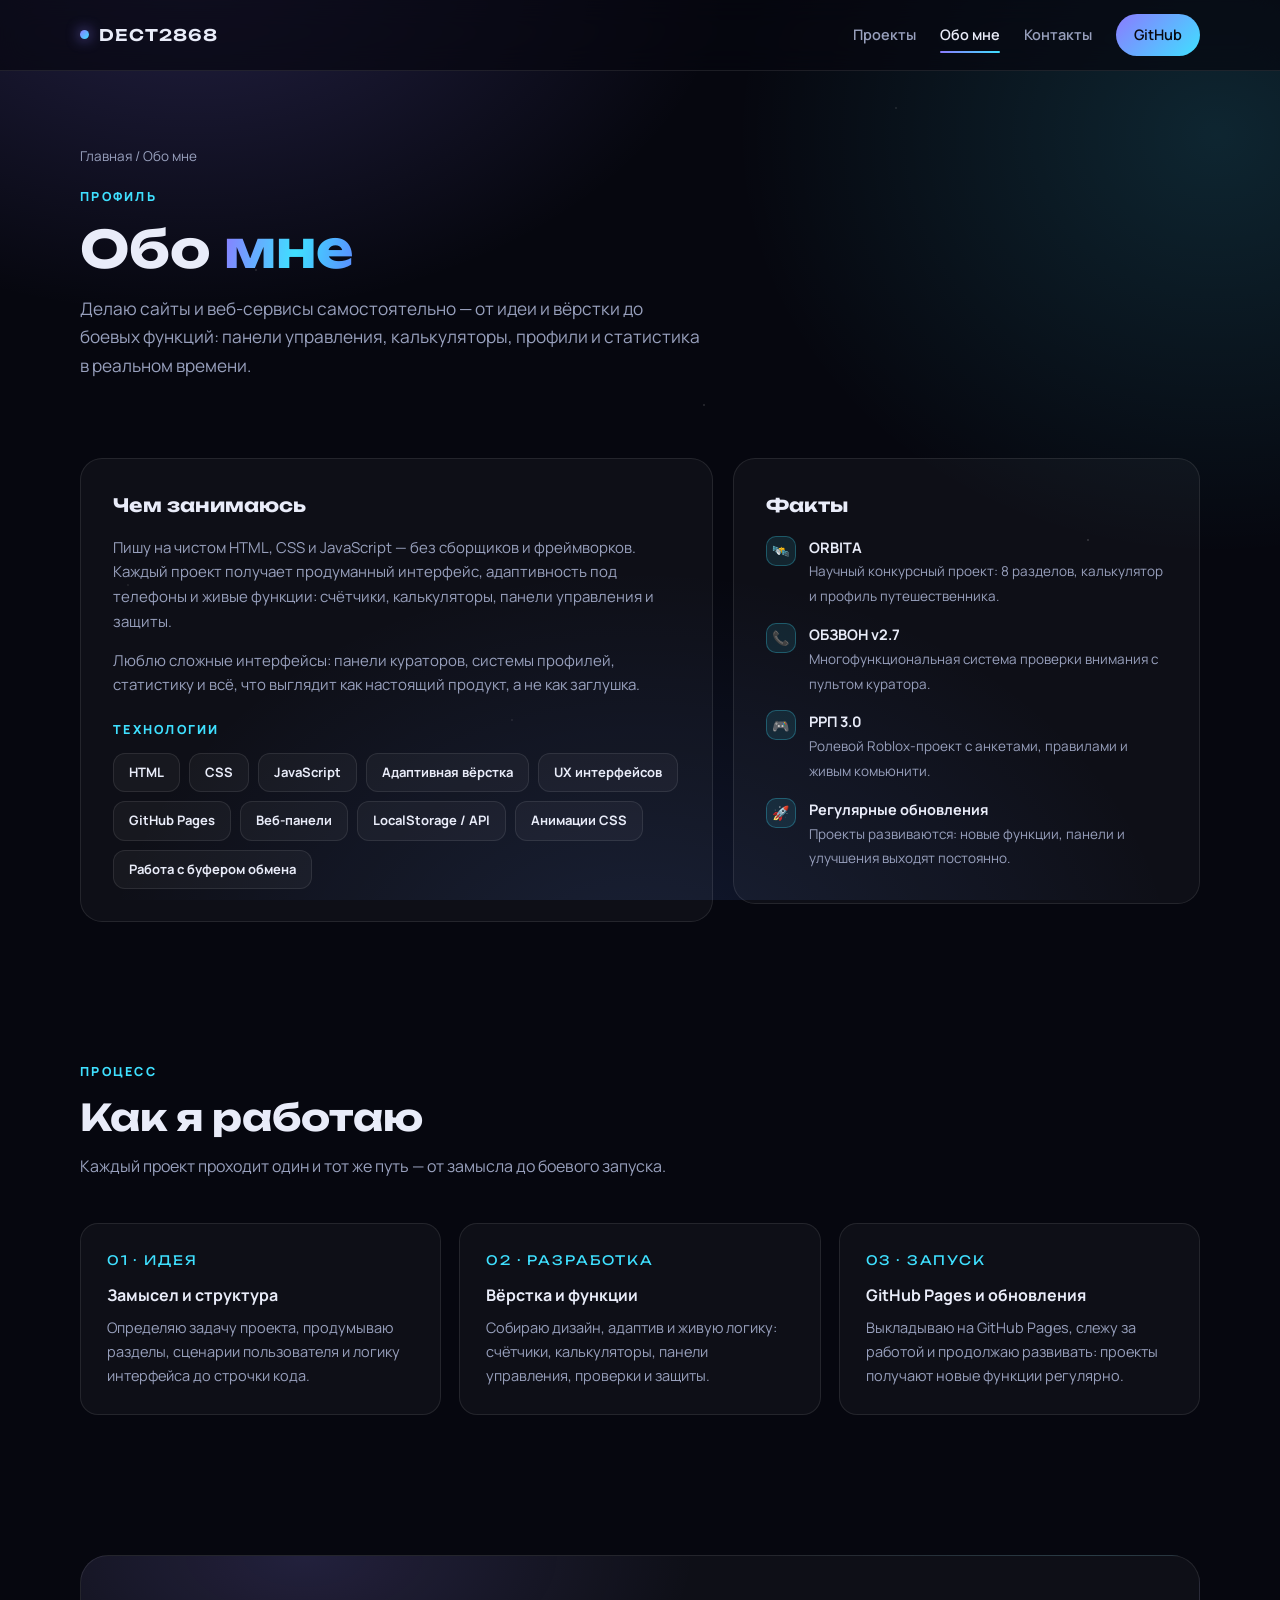
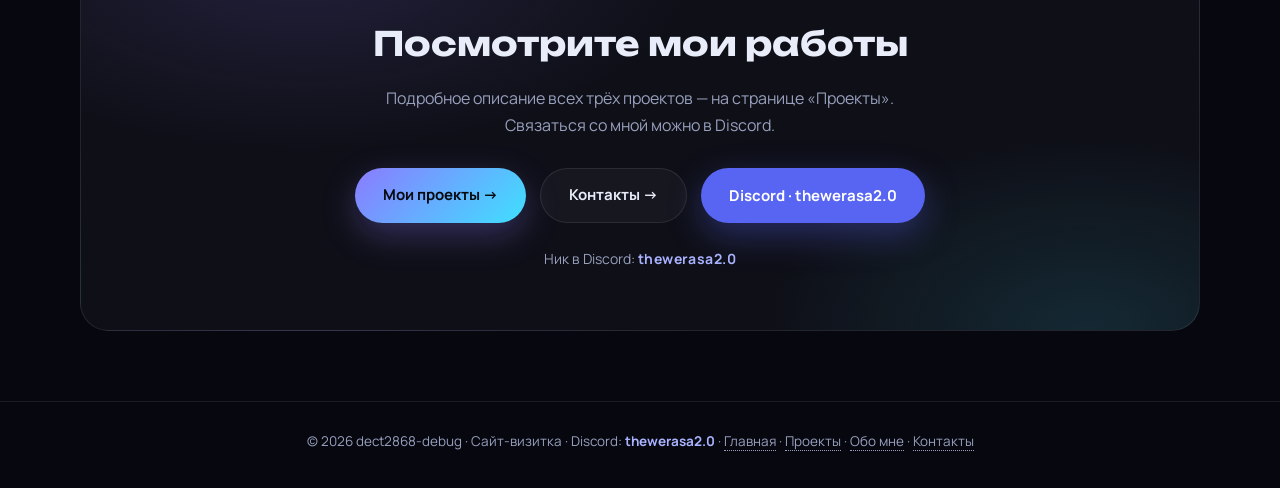
==== about.html @ 351da71c "Многостраничная визитка: главная, проекты, обо мне, контакты + Discord thewerasa2.0" ====
<!DOCTYPE html>
<html lang="ru">
<head>
<meta charset="UTF-8">
<meta name="viewport" content="width=device-width, initial-scale=1">
<title>Обо мне · dect2868-debug</title>
<meta name="description" content="Обо мне: dect2868-debug — веб-разработчик. HTML, CSS, JavaScript, адаптивная вёрстка, веб-панели. Discord: thewerasa2.0">
<link rel="preconnect" href="https://fonts.googleapis.com">
<link rel="preconnect" href="https://fonts.gstatic.com" crossorigin>
<link href="https://fonts.googleapis.com/css2?family=Manrope:wght@400;500;600;700;800&family=Unbounded:wght@500;600;700&display=swap" rel="stylesheet">
<link rel="stylesheet" href="style.css">
</head>
<body>

<nav class="nav">
  <div class="container nav-inner">
    <a class="logo" href="index.html"><span class="dot"></span>DECT2868</a>
    <div class="nav-links">
      <a href="projects.html">Проекты</a>
      <a class="active" href="about.html">Обо мне</a>
      <a href="contacts.html">Контакты</a>
      <a class="nav-cta" href="https://github.com/dect2868-debug" target="_blank" rel="noopener">GitHub</a>
    </div>
  </div>
</nav>

<header class="page-hero container">
  <div class="crumb reveal"><a href="index.html">Главная</a> / Обо мне</div>
  <span class="kicker reveal">Профиль</span>
  <h1 class="reveal">Обо <span class="grad">мне</span></h1>
  <p class="reveal">Делаю сайты и веб-сервисы самостоятельно — от идеи и вёрстки до боевых функций:
     панели управления, калькуляторы, профили и статистика в реальном времени.</p>
</header>

<section id="who">
  <div class="container">
    <div class="about-wrap">
      <div class="panel reveal">
        <h3>Чем занимаюсь</h3>
        <p>Пишу на чистом HTML, CSS и JavaScript — без сборщиков и фреймворков.
           Каждый проект получает продуманный интерфейс, адаптивность под телефоны
           и живые функции: счётчики, калькуляторы, панели управления и защиты.</p>
        <p>Люблю сложные интерфейсы: панели кураторов, системы профилей, статистику
           и всё, что выглядит как настоящий продукт, а не как заглушка.</p>
        <span class="kicker" style="margin-top:22px">Технологии</span>
        <div class="skill-grid">
          <span class="skill">HTML</span>
          <span class="skill">CSS</span>
          <span class="skill">JavaScript</span>
          <span class="skill">Адаптивная вёрстка</span>
          <span class="skill">UX интерфейсов</span>
          <span class="skill">GitHub Pages</span>
          <span class="skill">Веб-панели</span>
          <span class="skill">LocalStorage / API</span>
          <span class="skill">Анимации CSS</span>
          <span class="skill">Работа с буфером обмена</span>
        </div>
      </div>

      <div class="panel reveal">
        <h3>Факты</h3>
        <ul class="facts">
          <li>
            <span class="mk">🛰️</span>
            <div><b>ORBITA</b><span>Научный конкурсный проект: 8 разделов, калькулятор и профиль путешественника.</span></div>
          </li>
          <li>
            <span class="mk">📞</span>
            <div><b>ОБЗВОН v2.7</b><span>Многофункциональная система проверки внимания с пультом куратора.</span></div>
          </li>
          <li>
            <span class="mk">🎮</span>
            <div><b>РРП 3.0</b><span>Ролевой Roblox-проект с анкетами, правилами и живым комьюнити.</span></div>
          </li>
          <li>
            <span class="mk">🚀</span>
            <div><b>Регулярные обновления</b><span>Проекты развиваются: новые функции, панели и улучшения выходят постоянно.</span></div>
          </li>
        </ul>
      </div>
    </div>
  </div>
</section>

<section id="how">
  <div class="container">
    <div class="sec-head reveal">
      <span class="kicker">Процесс</span>
      <h2>Как я работаю</h2>
      <p>Каждый проект проходит один и тот же путь — от замысла до боевого запуска.</p>
    </div>

    <div class="steps">
      <div class="step reveal">
        <span class="n">01 · ИДЕЯ</span>
        <h4>Замысел и структура</h4>
        <p>Определяю задачу проекта, продумываю разделы, сценарии пользователя
           и логику интерфейса до строчки кода.</p>
      </div>
      <div class="step reveal">
        <span class="n">02 · РАЗРАБОТКА</span>
        <h4>Вёрстка и функции</h4>
        <p>Собираю дизайн, адаптив и живую логику: счётчики, калькуляторы,
           панели управления, проверки и защиты.</p>
      </div>
      <div class="step reveal">
        <span class="n">03 · ЗАПУСК</span>
        <h4>GitHub Pages и обновления</h4>
        <p>Выкладываю на GitHub Pages, слежу за работой и продолжаю развивать:
           проекты получают новые функции регулярно.</p>
      </div>
    </div>
  </div>
</section>

<section id="next">
  <div class="container">
    <div class="contacts reveal">
      <h2>Посмотрите мои работы</h2>
      <p>Подробное описание всех трёх проектов — на странице «Проекты».
         Связаться со мной можно в Discord.</p>
      <div class="hero-btns">
        <a class="btn btn-primary" href="projects.html">Мои проекты →</a>
        <a class="btn btn-ghost" href="contacts.html">Контакты →</a>
        <button class="btn btn-discord" data-copy="thewerasa2.0" type="button">Discord · thewerasa2.0</button>
      </div>
      <div class="discord-line">Ник в Discord: <b>thewerasa2.0</b></div>
    </div>
  </div>
</section>

<footer>
  <div class="container">
    © <span id="year">2026</span> dect2868-debug · Сайт-визитка · Discord: <b>thewerasa2.0</b> ·
    <a href="index.html">Главная</a> · <a href="projects.html">Проекты</a> ·
    <a href="about.html">Обо мне</a> · <a href="contacts.html">Контакты</a>
  </div>
</footer>

<script src="main.js"></script>
</body>
</html>
---- style.css ----
:root{
  --bg:#06070f;
  --bg-soft:#0b0e1c;
  --card:rgba(255,255,255,.035);
  --text:#e9ecf9;
  --muted:#98a0bd;
  --line:rgba(255,255,255,.09);
  --violet:#8b7bff;
  --cyan:#3fe0ff;
  --amber:#ffb648;
  --blue:#5b8bff;
  --green:#3fe0a0;
  --discord:#5865f2;
  --radius:22px;
}
*{box-sizing:border-box;margin:0;padding:0}
html{scroll-behavior:smooth}
body{
  font-family:'Manrope',system-ui,-apple-system,'Segoe UI',sans-serif;
  background:var(--bg);
  color:var(--text);
  line-height:1.65;
  overflow-x:hidden;
  -webkit-font-smoothing:antialiased;
}
body::before{
  content:"";
  position:fixed;inset:0;z-index:-2;
  background:
    radial-gradient(900px 600px at 15% -5%,rgba(139,123,255,.22),transparent 60%),
    radial-gradient(800px 700px at 95% 15%,rgba(63,224,255,.14),transparent 60%),
    radial-gradient(900px 700px at 50% 110%,rgba(91,139,255,.14),transparent 60%),
    var(--bg);
}
body::after{
  content:"";
  position:fixed;inset:0;z-index:-1;pointer-events:none;
  background-image:
    radial-gradient(1px 1px at 20% 30%,rgba(255,255,255,.5),transparent),
    radial-gradient(1px 1px at 70% 12%,rgba(255,255,255,.4),transparent),
    radial-gradient(1.5px 1.5px at 85% 60%,rgba(255,255,255,.35),transparent),
    radial-gradient(1px 1px at 40% 80%,rgba(255,255,255,.35),transparent),
    radial-gradient(1px 1px at 10% 65%,rgba(255,255,255,.3),transparent),
    radial-gradient(1.5px 1.5px at 55% 45%,rgba(255,255,255,.3),transparent);
  background-size:100% 100%;
  animation:twinkle 7s ease-in-out infinite alternate;
  opacity:.7;
}
@keyframes twinkle{from{opacity:.45}to{opacity:.85}}

.container{width:min(1120px,92%);margin-inline:auto}
.kicker{
  font-size:12.5px;font-weight:800;letter-spacing:.18em;text-transform:uppercase;
  color:var(--cyan);margin-bottom:12px;display:block;
}

/* ---------- NAV ---------- */
.nav{
  position:sticky;top:0;z-index:50;
  backdrop-filter:blur(14px);
  background:rgba(6,7,15,.68);
  border-bottom:1px solid var(--line);
}
.nav-inner{display:flex;align-items:center;gap:28px;padding:14px 0}
.logo{
  font-family:'Unbounded',sans-serif;font-weight:600;font-size:16px;
  letter-spacing:.06em;text-decoration:none;color:var(--text);
  display:flex;align-items:center;gap:10px;
}
.logo .dot{
  width:9px;height:9px;border-radius:50%;
  background:linear-gradient(135deg,var(--violet),var(--cyan));
  box-shadow:0 0 14px rgba(139,123,255,.9);
}
.nav-links{display:flex;gap:24px;margin-left:auto;align-items:center}
.nav-links a{
  color:var(--muted);text-decoration:none;font-size:14.5px;font-weight:600;
  transition:color .25s;position:relative;
}
.nav-links a:hover{color:var(--text)}
.nav-links a.active{color:var(--text)}
.nav-links a.active::after{
  content:"";position:absolute;left:0;right:0;bottom:-6px;height:2px;border-radius:2px;
  background:linear-gradient(90deg,var(--violet),var(--cyan));
}
.nav-cta{
  padding:9px 18px;border-radius:99px;font-size:14px;font-weight:700;
  color:#08090f!important;
  background:linear-gradient(135deg,var(--violet),var(--cyan));
  transition:transform .25s,box-shadow .25s;
}
.nav-cta:hover{transform:translateY(-2px);box-shadow:0 10px 26px rgba(139,123,255,.35)}
.nav-cta::after{display:none!important}

/* ---------- HERO ---------- */
.hero{padding:96px 0 70px;text-align:center}
.badge{
  display:inline-flex;align-items:center;gap:9px;
  padding:8px 18px;border-radius:99px;font-size:13px;font-weight:700;
  letter-spacing:.04em;color:var(--muted);
  border:1px solid var(--line);background:var(--card);
  margin-bottom:30px;
}
.badge .pulse{
  width:8px;height:8px;border-radius:50%;background:var(--green);
  box-shadow:0 0 0 0 rgba(63,224,160,.6);animation:pulse 2.2s infinite;
}
@keyframes pulse{
  0%{box-shadow:0 0 0 0 rgba(63,224,160,.55)}
  70%{box-shadow:0 0 0 12px rgba(63,224,160,0)}
  100%{box-shadow:0 0 0 0 rgba(63,224,160,0)}
}
.hero h1{
  font-family:'Unbounded',sans-serif;
  font-size:clamp(2.1rem,6vw,4rem);
  line-height:1.12;font-weight:700;letter-spacing:-.01em;
  margin-bottom:22px;
}
.hero h1 .grad,.grad{
  background:linear-gradient(100deg,var(--violet) 0%,var(--cyan) 55%,var(--blue) 100%);
  -webkit-background-clip:text;background-clip:text;color:transparent;
}
.hero p{max-width:640px;margin:0 auto 38px;color:var(--muted);font-size:clamp(1rem,1.6vw,1.12rem)}
.hero-btns{display:flex;gap:14px;justify-content:center;flex-wrap:wrap}
.btn{
  display:inline-flex;align-items:center;gap:9px;
  padding:14px 28px;border-radius:99px;text-decoration:none;
  font-weight:700;font-size:15px;transition:transform .25s,box-shadow .25s,background .25s;
  cursor:pointer;border:0;font-family:inherit;
}
.btn-primary{
  color:#08090f;background:linear-gradient(135deg,var(--violet),var(--cyan));
  box-shadow:0 12px 34px rgba(139,123,255,.3);
}
.btn-primary:hover{transform:translateY(-3px);box-shadow:0 18px 44px rgba(139,123,255,.45)}
.btn-ghost{color:var(--text);border:1px solid var(--line);background:var(--card)}
.btn-ghost:hover{transform:translateY(-3px);background:rgba(255,255,255,.07)}
.btn-discord{color:#fff;background:var(--discord);box-shadow:0 12px 34px rgba(88,101,242,.35)}
.btn-discord:hover{transform:translateY(-3px);box-shadow:0 18px 44px rgba(88,101,242,.5)}
.btn-sm{padding:11px 22px;font-size:14px}

/* ---------- STATS ---------- */
.stats{display:grid;grid-template-columns:repeat(4,1fr);gap:14px;margin:10px auto 0}
.stat{
  border:1px solid var(--line);background:var(--card);
  border-radius:18px;padding:22px 16px;text-align:center;
}
.stat b{
  display:block;font-family:'Unbounded',sans-serif;
  font-size:clamp(1.5rem,3vw,2rem);
  background:linear-gradient(135deg,var(--text),var(--cyan));
  -webkit-background-clip:text;background-clip:text;color:transparent;
}
.stat span{font-size:13px;color:var(--muted);font-weight:600}

/* ---------- PAGE HERO (внутренние страницы) ---------- */
.page-hero{padding:74px 0 8px}
.page-hero h1{
  font-family:'Unbounded',sans-serif;
  font-size:clamp(1.9rem,5vw,3.2rem);
  line-height:1.15;margin-bottom:16px;
}
.page-hero p{color:var(--muted);max-width:620px;font-size:clamp(1rem,1.5vw,1.08rem)}
.crumb{font-size:13.5px;color:var(--muted);margin-bottom:20px}
.crumb a{color:var(--muted);text-decoration:none;transition:color .2s}
.crumb a:hover{color:var(--cyan)}

/* ---------- SECTIONS ---------- */
section{padding:70px 0}
.sec-head{margin-bottom:44px;max-width:640px}
.sec-head h2{
  font-family:'Unbounded',sans-serif;font-size:clamp(1.5rem,3.6vw,2.3rem);
  line-height:1.2;margin-bottom:14px;
}
.sec-head p{color:var(--muted)}

/* ---------- TILES (разделы сайта) ---------- */
.tiles{display:grid;grid-template-columns:repeat(3,1fr);gap:20px}
.tile{
  position:relative;overflow:hidden;display:block;text-decoration:none;color:var(--text);
  border:1px solid var(--line);border-radius:var(--radius);
  background:linear-gradient(160deg,rgba(255,255,255,.05),rgba(255,255,255,.015));
  padding:28px;transition:transform .35s,border-color .35s,box-shadow .35s;
}
.tile:hover{transform:translateY(-6px);border-color:color-mix(in srgb,var(--acc) 55%,transparent);box-shadow:0 24px 60px rgba(0,0,0,.5)}
.tile .icon{
  width:48px;height:48px;border-radius:15px;display:grid;place-items:center;font-size:22px;margin-bottom:16px;
  background:color-mix(in srgb,var(--acc) 16%,transparent);
  border:1px solid color-mix(in srgb,var(--acc) 40%,transparent);
}
.tile .num{font-family:'Unbounded',sans-serif;font-size:11.5px;letter-spacing:.16em;color:color-mix(in srgb,var(--acc) 85%,white)}
.tile h3{font-family:'Unbounded',sans-serif;font-size:1.05rem;margin:6px 0 8px}
.tile p{color:var(--muted);font-size:14.5px;margin-bottom:16px}
.tile .more{font-size:14px;font-weight:800;color:color-mix(in srgb,var(--acc) 85%,white);transition:letter-spacing .25s}
.tile:hover .more{letter-spacing:.03em}

/* ---------- PROJECT CARDS ---------- */
.projects{display:grid;grid-template-columns:repeat(2,1fr);gap:20px}
.card{
  position:relative;overflow:hidden;
  border:1px solid var(--line);border-radius:var(--radius);
  background:linear-gradient(160deg,rgba(255,255,255,.05),rgba(255,255,255,.015));
  padding:32px;
  transition:transform .35s,border-color .35s,box-shadow .35s;
}
.card::before{
  content:"";position:absolute;inset:0;opacity:0;transition:opacity .35s;
  background:radial-gradient(420px 260px at var(--mx,50%) var(--my,0%),color-mix(in srgb,var(--acc) 16%,transparent),transparent 70%);
  pointer-events:none;
}
.card:hover{transform:translateY(-6px);border-color:color-mix(in srgb,var(--acc) 55%,transparent);box-shadow:0 24px 60px rgba(0,0,0,.5)}
.card:hover::before{opacity:1}
.card.wide{grid-column:1 / -1}
.card-top{display:flex;align-items:center;gap:14px;margin-bottom:18px}
.icon{
  width:52px;height:52px;flex:0 0 auto;border-radius:16px;
  display:grid;place-items:center;font-size:24px;
  background:color-mix(in srgb,var(--acc) 16%,transparent);
  border:1px solid color-mix(in srgb,var(--acc) 40%,transparent);
}
.card-num{
  font-family:'Unbounded',sans-serif;font-size:12px;letter-spacing:.16em;
  color:color-mix(in srgb,var(--acc) 85%,white);
}
.card h3{font-family:'Unbounded',sans-serif;font-size:clamp(1.15rem,2.4vw,1.5rem);margin-bottom:8px;line-height:1.25}
.card .tagline{color:var(--muted);font-size:14.5px;margin-bottom:18px}
.chips{display:flex;flex-wrap:wrap;gap:8px;margin-bottom:24px}
.chip{
  font-size:12.5px;font-weight:700;padding:6px 13px;border-radius:99px;
  color:color-mix(in srgb,var(--acc) 80%,white);
  border:1px solid color-mix(in srgb,var(--acc) 32%,transparent);
  background:color-mix(in srgb,var(--acc) 9%,transparent);
}
.card-link{
  display:inline-flex;align-items:center;gap:8px;
  font-weight:800;font-size:15px;text-decoration:none;
  color:var(--acc);transition:gap .25s,filter .25s;
}
.card-link:hover{gap:14px;filter:brightness(1.25)}
.card-link .arrow{transition:transform .25s}
.card-link:hover .arrow{transform:translateX(3px)}
.card-meta{
  display:flex;flex-wrap:wrap;gap:18px;margin-bottom:20px;
  font-size:13.5px;color:var(--muted);
}
.card-meta b{color:var(--text);font-weight:700}

/* ---------- ABOUT ---------- */
.about-wrap{display:grid;grid-template-columns:1.15fr .85fr;gap:20px;align-items:start}
.panel{
  border:1px solid var(--line);border-radius:var(--radius);
  background:var(--card);padding:32px;
}
.panel h3{font-family:'Unbounded',sans-serif;font-size:1.15rem;margin-bottom:14px}
.panel p{color:var(--muted);margin-bottom:14px;font-size:15px}
.panel p:last-child{margin-bottom:0}
.skill-grid{display:flex;flex-wrap:wrap;gap:9px;margin-top:6px}
.skill{
  font-size:13px;font-weight:700;padding:8px 15px;border-radius:12px;
  border:1px solid var(--line);background:rgba(255,255,255,.04);
  transition:border-color .25s,transform .25s,color .25s;
}
.skill:hover{transform:translateY(-3px);border-color:var(--cyan);color:var(--cyan)}
.facts{list-style:none;display:grid;gap:14px}
.facts li{display:flex;gap:13px;align-items:flex-start;font-size:15px}
.facts .mk{
  flex:0 0 auto;width:30px;height:30px;border-radius:10px;display:grid;place-items:center;
  background:rgba(63,224,255,.1);border:1px solid rgba(63,224,255,.28);font-size:14px;
}
.facts b{display:block;font-size:14.5px}
.facts span{color:var(--muted);font-size:13.5px}
.steps{display:grid;grid-template-columns:repeat(3,1fr);gap:18px}
.step{
  border:1px solid var(--line);border-radius:18px;background:var(--card);
  padding:26px;transition:transform .3s,border-color .3s;
}
.step:hover{transform:translateY(-5px);border-color:rgba(63,224,255,.4)}
.step .n{
  font-family:'Unbounded',sans-serif;font-size:13px;letter-spacing:.14em;
  color:var(--cyan);display:block;margin-bottom:10px;
}
.step h4{font-size:16px;margin-bottom:8px}
.step p{color:var(--muted);font-size:14.5px}

/* ---------- CONTACTS ---------- */
.contact-grid{display:grid;grid-template-columns:repeat(2,1fr);gap:20px}
.contact-card{
  position:relative;overflow:hidden;
  border:1px solid var(--line);border-radius:var(--radius);
  background:linear-gradient(160deg,rgba(255,255,255,.05),rgba(255,255,255,.015));
  padding:32px;transition:transform .35s,border-color .35s,box-shadow .35s;
}
.contact-card:hover{transform:translateY(-5px);box-shadow:0 24px 60px rgba(0,0,0,.5)}
.contact-card.discord{border-color:rgba(88,101,242,.45);background:
  radial-gradient(420px 220px at 100% 0%,rgba(88,101,242,.18),transparent 65%),
  linear-gradient(160deg,rgba(255,255,255,.05),rgba(255,255,255,.015));}
.contact-card.discord:hover{border-color:rgba(88,101,242,.8);box-shadow:0 24px 60px rgba(88,101,242,.22)}
.cc-head{display:flex;align-items:center;gap:14px;margin-bottom:16px}
.cc-icon{
  width:50px;height:50px;border-radius:15px;display:grid;place-items:center;font-size:23px;
  background:rgba(88,101,242,.16);border:1px solid rgba(88,101,242,.4);
}
.cc-icon.gh{background:rgba(255,255,255,.07);border-color:var(--line)}
.cc-label{font-size:12.5px;font-weight:800;letter-spacing:.14em;text-transform:uppercase;color:var(--muted)}
.cc-value{
  font-family:'Unbounded',sans-serif;font-size:clamp(1.1rem,2.4vw,1.45rem);
  word-break:break-all;
}
.contact-card p{color:var(--muted);font-size:14.5px;margin-bottom:22px}
.cc-actions{display:flex;gap:12px;flex-wrap:wrap}
.copy-btn{
  padding:11px 22px;border-radius:99px;font-weight:700;font-size:14px;
  font-family:inherit;cursor:pointer;border:1px solid var(--line);
  background:rgba(255,255,255,.06);color:var(--text);
  transition:background .25s,border-color .25s,transform .25s;
}
.copy-btn:hover{transform:translateY(-2px);border-color:var(--cyan);color:var(--cyan)}
.copy-btn.copied{background:rgba(63,224,160,.15);border-color:var(--green);color:var(--green)}
.link-list{display:grid;gap:12px}
.link-row{
  display:flex;align-items:center;gap:14px;text-decoration:none;color:var(--text);
  border:1px solid var(--line);border-radius:16px;padding:15px 18px;
  background:rgba(255,255,255,.03);transition:transform .3s,border-color .3s,background .3s;
}
.link-row:hover{transform:translateX(6px);border-color:color-mix(in srgb,var(--acc) 55%,transparent);background:rgba(255,255,255,.06)}
.link-row .lr-icon{
  width:40px;height:40px;flex:0 0 auto;border-radius:12px;display:grid;place-items:center;font-size:19px;
  background:color-mix(in srgb,var(--acc) 16%,transparent);
  border:1px solid color-mix(in srgb,var(--acc) 38%,transparent);
}
.link-row b{display:block;font-size:15px}
.link-row span{font-size:13px;color:var(--muted)}
.link-row .lr-arrow{margin-left:auto;color:var(--muted);font-size:18px;transition:transform .25s,color .25s}
.link-row:hover .lr-arrow{transform:translateX(4px);color:var(--acc)}

/* ---------- CTA BANNER ---------- */
.contacts{
  border:1px solid var(--line);border-radius:calc(var(--radius) + 6px);
  background:
    radial-gradient(600px 300px at 20% 0%,rgba(139,123,255,.16),transparent 65%),
    radial-gradient(500px 300px at 90% 100%,rgba(63,224,255,.12),transparent 65%),
    var(--card);
  padding:clamp(34px,6vw,60px);text-align:center;
}
.contacts h2{font-family:'Unbounded',sans-serif;font-size:clamp(1.4rem,3.4vw,2.1rem);margin-bottom:14px}
.contacts p{color:var(--muted);max-width:540px;margin:0 auto 30px}
.contacts .discord-line{margin-top:24px;font-size:14px;color:var(--muted)}
.contacts .discord-line b{
  color:#a9b2ff;letter-spacing:.03em;
}

/* ---------- FOOTER ---------- */
footer{
  border-top:1px solid var(--line);padding:28px 0 36px;
  color:var(--muted);font-size:13.5px;text-align:center;
}
footer b{color:#a9b2ff;font-weight:700}
footer a{color:var(--muted);text-decoration:none;border-bottom:1px dotted var(--muted)}
footer a:hover{color:var(--text)}

/* ---------- REVEAL ---------- */
.reveal{opacity:0;transform:translateY(26px);transition:opacity .7s ease,transform .7s ease}
.reveal.in{opacity:1;transform:none}

/* ---------- RESPONSIVE ---------- */
@media(max-width:880px){
  .stats{grid-template-columns:repeat(2,1fr)}
  .projects,.tiles,.contact-grid,.steps{grid-template-columns:1fr}
  .about-wrap{grid-template-columns:1fr}
}
@media(max-width:640px){
  .nav-links a:not(.nav-cta){display:none}
  .hero{padding:66px 0 50px}
  .page-hero{padding:56px 0 4px}
  section{padding:54px 0}
  .card,.panel,.tile,.contact-card,.step{padding:24px}
  .cc-actions .btn,.copy-btn{width:100%;justify-content:center;text-align:center}
}
@media(prefers-reduced-motion:reduce){
  *{animation:none!important;transition:none!important}
  .reveal{opacity:1;transform:none}
  html{scroll-behavior:auto}
}
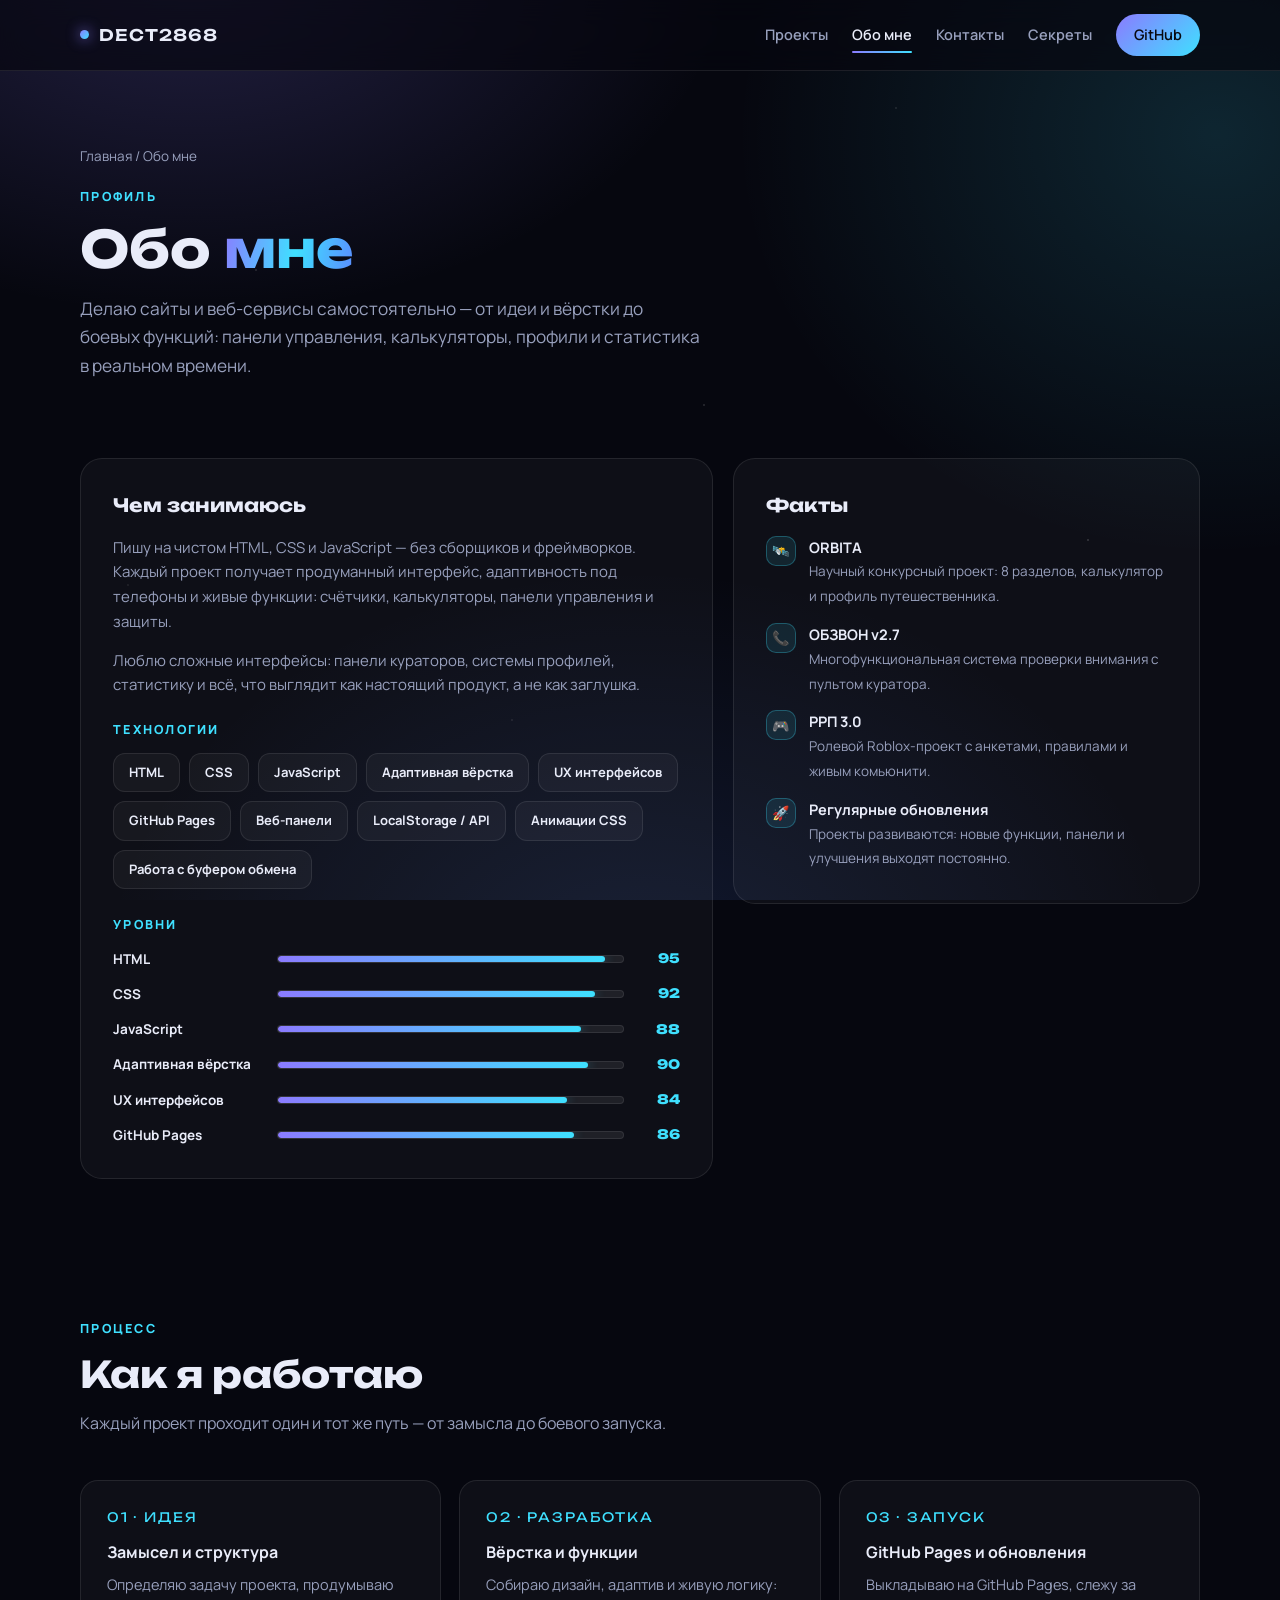
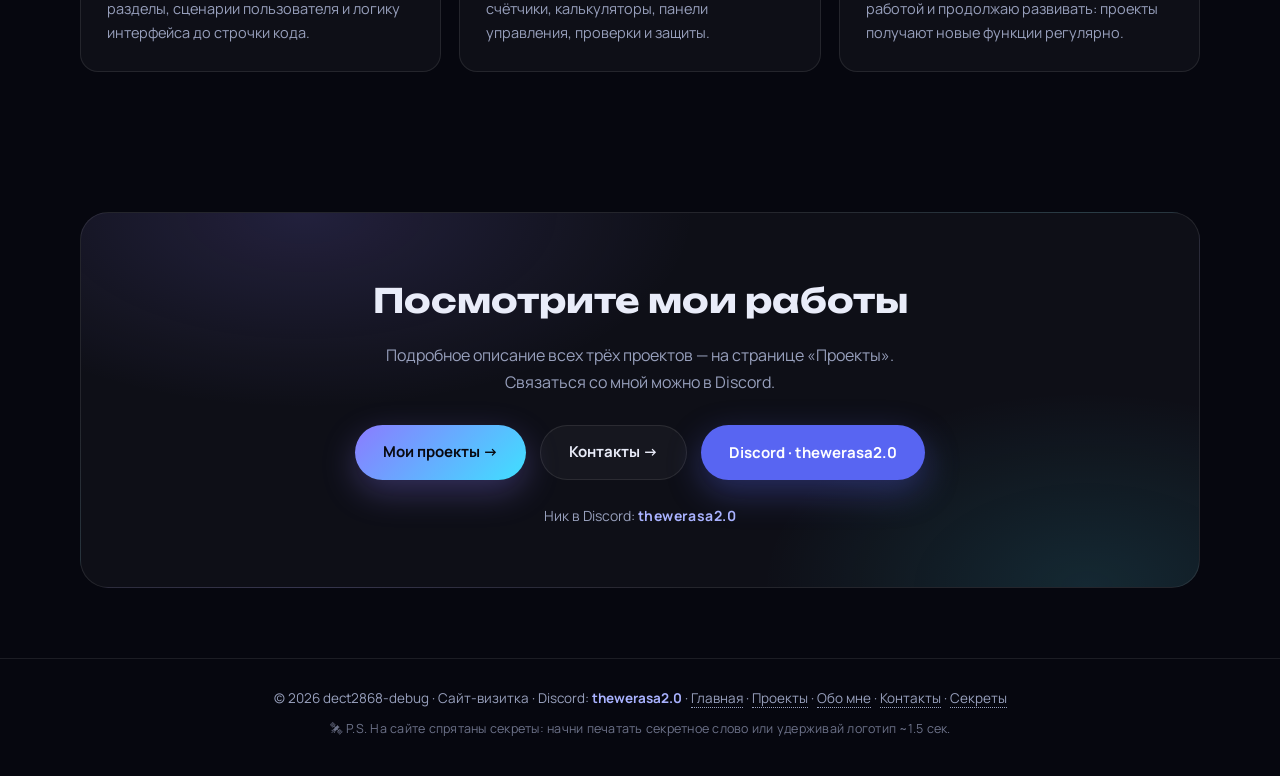
==== commit 623b6e19: "Фишки для всех страниц: страница «Секреты», 5 пасхалок, 3D-карточки, бары навыков, конфетти" ====
--- a/about.html
+++ b/about.html
@@ -19,6 +19,7 @@
       <a href="projects.html">Проекты</a>
       <a class="active" href="about.html">Обо мне</a>
       <a href="contacts.html">Контакты</a>
+      <a href="secrets.html">Секреты</a>
       <a class="nav-cta" href="https://github.com/dect2868-debug" target="_blank" rel="noopener">GitHub</a>
     </div>
   </div>
@@ -54,6 +55,16 @@
           <span class="skill">LocalStorage / API</span>
           <span class="skill">Анимации CSS</span>
           <span class="skill">Работа с буфером обмена</span>
+        </div>
+
+        <span class="kicker" style="margin-top:26px">Уровни</span>
+        <div class="bars">
+          <div class="bar-row"><span class="br-name">HTML</span><span class="bar"><i data-level="95"></i></span><b class="br-val">95</b></div>
+          <div class="bar-row"><span class="br-name">CSS</span><span class="bar"><i data-level="92"></i></span><b class="br-val">92</b></div>
+          <div class="bar-row"><span class="br-name">JavaScript</span><span class="bar"><i data-level="88"></i></span><b class="br-val">88</b></div>
+          <div class="bar-row"><span class="br-name">Адаптивная вёрстка</span><span class="bar"><i data-level="90"></i></span><b class="br-val">90</b></div>
+          <div class="bar-row"><span class="br-name">UX интерфейсов</span><span class="bar"><i data-level="84"></i></span><b class="br-val">84</b></div>
+          <div class="bar-row"><span class="br-name">GitHub Pages</span><span class="bar"><i data-level="86"></i></span><b class="br-val">86</b></div>
         </div>
       </div>
 
@@ -133,7 +144,9 @@
   <div class="container">
     © <span id="year">2026</span> dect2868-debug · Сайт-визитка · Discord: <b>thewerasa2.0</b> ·
     <a href="index.html">Главная</a> · <a href="projects.html">Проекты</a> ·
-    <a href="about.html">Обо мне</a> · <a href="contacts.html">Контакты</a>
+    <a href="about.html">Обо мне</a> · <a href="contacts.html">Контакты</a> ·
+    <a href="secrets.html">Секреты</a>
+    <span class="egg-hint">🛰 P.S. На сайте спрятаны секреты: начни печатать секретное слово или удерживай логотип ~1.5 сек.</span>
   </div>
 </footer>
 
--- a/style.css
+++ b/style.css
@@ -180,9 +180,11 @@
   position:relative;overflow:hidden;display:block;text-decoration:none;color:var(--text);
   border:1px solid var(--line);border-radius:var(--radius);
   background:linear-gradient(160deg,rgba(255,255,255,.05),rgba(255,255,255,.015));
-  padding:28px;transition:transform .35s,border-color .35s,box-shadow .35s;
-}
-.tile:hover{transform:translateY(-6px);border-color:color-mix(in srgb,var(--acc) 55%,transparent);box-shadow:0 24px 60px rgba(0,0,0,.5)}
+  padding:28px;
+  transform:perspective(900px) rotateX(var(--rx,0deg)) rotateY(var(--ry,0deg)) translateY(var(--ty,0px));
+  transition:transform .35s,border-color .35s,box-shadow .35s;
+}
+.tile:hover{--ty:-6px;border-color:color-mix(in srgb,var(--acc) 55%,transparent);box-shadow:0 24px 60px rgba(0,0,0,.5)}
 .tile .icon{
   width:48px;height:48px;border-radius:15px;display:grid;place-items:center;font-size:22px;margin-bottom:16px;
   background:color-mix(in srgb,var(--acc) 16%,transparent);
@@ -201,14 +203,16 @@
   border:1px solid var(--line);border-radius:var(--radius);
   background:linear-gradient(160deg,rgba(255,255,255,.05),rgba(255,255,255,.015));
   padding:32px;
+  transform:perspective(1000px) rotateX(var(--rx,0deg)) rotateY(var(--ry,0deg)) translateY(var(--ty,0px));
   transition:transform .35s,border-color .35s,box-shadow .35s;
 }
+.tilt-live{transition:transform .07s linear!important}
 .card::before{
   content:"";position:absolute;inset:0;opacity:0;transition:opacity .35s;
   background:radial-gradient(420px 260px at var(--mx,50%) var(--my,0%),color-mix(in srgb,var(--acc) 16%,transparent),transparent 70%);
   pointer-events:none;
 }
-.card:hover{transform:translateY(-6px);border-color:color-mix(in srgb,var(--acc) 55%,transparent);box-shadow:0 24px 60px rgba(0,0,0,.5)}
+.card:hover{--ty:-6px;border-color:color-mix(in srgb,var(--acc) 55%,transparent);box-shadow:0 24px 60px rgba(0,0,0,.5)}
 .card:hover::before{opacity:1}
 .card.wide{grid-column:1 / -1}
 .card-top{display:flex;align-items:center;gap:14px;margin-bottom:18px}
@@ -359,8 +363,8 @@
 footer a:hover{color:var(--text)}
 
 /* ---------- REVEAL ---------- */
-.reveal{opacity:0;transform:translateY(26px);transition:opacity .7s ease,transform .7s ease}
-.reveal.in{opacity:1;transform:none}
+.reveal{opacity:0;translate:0 26px;transition:opacity .7s ease,translate .7s ease}
+.reveal.in{opacity:1;translate:none}
 
 /* ---------- RESPONSIVE ---------- */
 @media(max-width:880px){
@@ -369,7 +373,12 @@
   .about-wrap{grid-template-columns:1fr}
 }
 @media(max-width:640px){
-  .nav-links a:not(.nav-cta){display:none}
+  .nav-inner{gap:14px;overflow-x:auto;scrollbar-width:none;-ms-overflow-style:none}
+  .nav-inner::-webkit-scrollbar{display:none}
+  .logo{font-size:14px;flex:0 0 auto}
+  .nav-links{gap:16px;flex:0 0 auto}
+  .nav-links a{font-size:13.5px;white-space:nowrap}
+  .nav-cta{padding:8px 14px;font-size:13px}
   .hero{padding:66px 0 50px}
   .page-hero{padding:56px 0 4px}
   section{padding:54px 0}
@@ -378,6 +387,245 @@
 }
 @media(prefers-reduced-motion:reduce){
   *{animation:none!important;transition:none!important}
-  .reveal{opacity:1;transform:none}
+  .reveal{opacity:1;translate:none}
   html{scroll-behavior:auto}
 }
+
+/* ---------- СЕКРЕТНЫЙ РЕЖИМ ORBITA ---------- */
+#fx-canvas{position:fixed;inset:0;z-index:-1;pointer-events:none}
+
+.fx-scan{
+  position:fixed;inset:0;z-index:60;pointer-events:none;opacity:0;
+  transition:opacity .6s ease;
+  background:repeating-linear-gradient(180deg,rgba(63,224,160,.055) 0 2px,transparent 2px 5px);
+}
+body.secret-on .fx-scan{opacity:1;animation:scanMove 9s linear infinite}
+@keyframes scanMove{to{background-position:0 500px}}
+
+body.secret-on{
+  --violet:#3fe0a0;
+  --cyan:#7dffdc;
+  --blue:#39d0ff;
+  --amber:#ffe07a;
+}
+body.secret-on::before{filter:saturate(1.4) hue-rotate(-12deg)}
+
+body.secret-on .grad{position:relative;display:inline-block}
+body.secret-on .grad::before,
+body.secret-on .grad::after{
+  content:attr(data-text);
+  position:absolute;left:0;top:0;width:100%;
+  background:linear-gradient(100deg,var(--violet) 0%,var(--cyan) 55%,var(--blue) 100%);
+  -webkit-background-clip:text;background-clip:text;color:transparent;
+  pointer-events:none;opacity:0;
+}
+body.secret-on .grad::before{animation:glitchA 3.4s steps(1) infinite}
+body.secret-on .grad::after{animation:glitchB 2.6s steps(1) infinite}
+@keyframes glitchA{
+  0%,84%,100%{opacity:0;transform:none;clip-path:inset(0 0 100% 0)}
+  85%{opacity:1;transform:translate(-4px,-2px);clip-path:inset(8% 0 62% 0)}
+  88%{opacity:1;transform:translate(4px,2px);clip-path:inset(52% 0 26% 0)}
+  91%{opacity:0;transform:none}
+}
+@keyframes glitchB{
+  0%,62%,100%{opacity:0;transform:none;clip-path:inset(0 0 100% 0)}
+  63%{opacity:1;transform:translate(3px,1px);clip-path:inset(34% 0 44% 0);filter:hue-rotate(120deg)}
+  66%{opacity:1;transform:translate(-3px,-1px);clip-path:inset(66% 0 12% 0);filter:hue-rotate(-60deg)}
+  69%{opacity:0;transform:none}
+}
+
+/* Пилюля-индикатор режима */
+.mode-pill{
+  position:fixed;right:18px;bottom:18px;z-index:70;
+  display:inline-flex;align-items:center;gap:9px;
+  padding:10px 16px;border:0;border-radius:99px;cursor:pointer;
+  font-family:inherit;font-size:12.5px;font-weight:800;letter-spacing:.07em;
+  color:#04120c;background:linear-gradient(135deg,var(--green),var(--cyan));
+  box-shadow:0 12px 34px rgba(63,224,160,.4);
+  opacity:0;transform:translateY(20px);pointer-events:none;
+  transition:opacity .4s,transform .4s,box-shadow .25s;
+}
+.mode-pill.on{opacity:1;transform:none;pointer-events:auto}
+.mode-pill:hover{transform:translateY(-3px);box-shadow:0 18px 44px rgba(63,224,160,.55)}
+.mode-pill .mp-dot{
+  width:8px;height:8px;border-radius:50%;background:#04120c;
+  box-shadow:0 0 0 0 rgba(4,18,12,.6);animation:pulse 1.8s infinite;
+}
+.mode-pill .mp-off{font-weight:700;letter-spacing:0;opacity:.7;font-size:11.5px}
+
+/* Уведомление */
+.toast{
+  position:fixed;top:calc(86px + var(--ti,0) * 76px);left:50%;z-index:80;
+  display:flex;flex-direction:column;gap:3px;
+  max-width:min(92vw,440px);
+  padding:15px 22px;border-radius:16px;
+  border:1px solid rgba(63,224,160,.45);
+  background:rgba(8,12,20,.93);
+  backdrop-filter:blur(12px);
+  box-shadow:0 20px 50px rgba(0,0,0,.55);
+  opacity:0;transform:translate(-50%,-18px);
+  transition:opacity .4s ease,transform .4s ease;
+}
+.toast.show{opacity:1;transform:translate(-50%,0)}
+.toast b{
+  font-family:'Unbounded',sans-serif;font-size:14px;font-weight:600;color:var(--green);
+}
+.toast span{font-size:13.5px;color:var(--muted);line-height:1.5}
+
+/* Подсказка о пасхалке в футере — см. блок ниже (.egg-hint) */
+
+@media(max-width:640px){
+  .toast{top:calc(70px + var(--ti,0) * 72px);padding:13px 18px}
+  .mode-pill .mp-off{display:none}
+}
+
+/* ---------- ПРОГРЕСС-БАРЫ НАВЫКОВ (страница «Обо мне») ---------- */
+.bars{display:grid;gap:13px;margin-top:4px}
+.bar-row{display:flex;align-items:center;gap:14px}
+.bar-row .br-name{flex:0 0 150px;font-size:13.5px;font-weight:700}
+.bar-row .br-val{
+  flex:0 0 42px;text-align:right;font-size:13px;font-weight:800;
+  color:var(--cyan);font-family:'Unbounded',sans-serif;
+}
+.bar{
+  flex:1;height:8px;border-radius:99px;overflow:hidden;
+  background:rgba(255,255,255,.07);border:1px solid var(--line);
+}
+.bar i{
+  display:block;height:100%;width:0;border-radius:99px;
+  background:linear-gradient(90deg,var(--violet),var(--cyan));
+  box-shadow:0 0 12px rgba(63,224,255,.45);
+  transition:width 1.2s cubic-bezier(.2,.7,.3,1);
+}
+@media(max-width:640px){
+  .bar-row .br-name{flex:0 0 110px;font-size:12.5px}
+}
+
+/* ---------- СТРАНИЦА «СЕКРЕТЫ» ---------- */
+.egg-progress{
+  border:1px solid var(--line);border-radius:var(--radius);
+  background:
+    radial-gradient(420px 200px at 15% 0%,rgba(139,123,255,.16),transparent 65%),
+    var(--card);
+  padding:clamp(26px,4vw,38px);margin-bottom:34px;
+}
+.egg-progress .ep-top{display:flex;align-items:baseline;gap:14px;flex-wrap:wrap;margin-bottom:16px}
+.egg-progress .ep-top b{
+  font-family:'Unbounded',sans-serif;font-size:clamp(1.6rem,4vw,2.4rem);
+  background:linear-gradient(135deg,var(--text),var(--cyan));
+  -webkit-background-clip:text;background-clip:text;color:transparent;
+}
+.egg-progress .ep-top span{color:var(--muted);font-size:14.5px}
+.ep-track{
+  height:12px;border-radius:99px;overflow:hidden;
+  background:rgba(255,255,255,.06);border:1px solid var(--line);margin-bottom:14px;
+}
+.ep-track i{
+  display:block;height:100%;width:0;border-radius:99px;
+  background:linear-gradient(90deg,var(--violet),var(--cyan),var(--green));
+  box-shadow:0 0 16px rgba(63,224,255,.5);
+  transition:width .8s cubic-bezier(.2,.7,.3,1);
+}
+.ep-note{color:var(--muted);font-size:14px}
+.ep-reset{
+  margin-top:16px;padding:10px 20px;border-radius:99px;cursor:pointer;
+  font-family:inherit;font-size:13.5px;font-weight:700;
+  border:1px solid var(--line);background:rgba(255,255,255,.05);color:var(--muted);
+  transition:border-color .25s,color .25s,transform .25s;
+}
+.ep-reset:hover{transform:translateY(-2px);border-color:var(--amber);color:var(--amber)}
+
+.egg-grid{display:grid;grid-template-columns:repeat(2,1fr);gap:20px}
+.egg-card{
+  position:relative;overflow:hidden;
+  border:1px solid var(--line);border-radius:var(--radius);
+  background:linear-gradient(160deg,rgba(255,255,255,.05),rgba(255,255,255,.015));
+  padding:28px;
+  transform:perspective(1000px) rotateX(var(--rx,0deg)) rotateY(var(--ry,0deg)) translateY(var(--ty,0px));
+  transition:transform .35s,border-color .35s,box-shadow .35s,filter .35s;
+}
+.egg-card:hover{--ty:-6px;box-shadow:0 24px 60px rgba(0,0,0,.5)}
+.ec-top{display:flex;align-items:center;gap:12px;margin-bottom:14px}
+.ec-icon{
+  width:46px;height:46px;border-radius:14px;display:grid;place-items:center;font-size:21px;
+  background:color-mix(in srgb,var(--acc) 16%,transparent);
+  border:1px solid color-mix(in srgb,var(--acc) 40%,transparent);
+}
+.ec-state{
+  margin-left:auto;font-size:12px;font-weight:800;letter-spacing:.1em;text-transform:uppercase;
+  padding:6px 13px;border-radius:99px;color:var(--muted);
+  border:1px solid var(--line);background:rgba(255,255,255,.04);
+}
+.egg-card h3{font-family:'Unbounded',sans-serif;font-size:1.05rem;margin-bottom:10px}
+.ec-hint{color:var(--muted);font-size:14px;margin-bottom:14px}
+.ec-hint b{color:var(--cyan);font-weight:700}
+.ec-effect{
+  font-size:14px;padding:13px 16px;border-radius:14px;
+  border:1px dashed var(--line);background:rgba(255,255,255,.03);
+  color:var(--muted);filter:blur(5px);user-select:none;
+  transition:filter .4s,border-color .4s,color .4s,background .4s;
+}
+.egg-card.found{border-color:color-mix(in srgb,var(--acc) 55%,transparent)}
+.egg-card.found .ec-effect{
+  filter:none;color:var(--text);user-select:auto;
+  border:1px solid color-mix(in srgb,var(--acc) 45%,transparent);
+  background:color-mix(in srgb,var(--acc) 10%,transparent);
+}
+.egg-card.found .ec-state{
+  color:var(--green);border-color:rgba(63,224,160,.45);background:rgba(63,224,160,.12);
+}
+@media(max-width:880px){.egg-grid{grid-template-columns:1fr}}
+
+/* ---------- KONAMI: радужный режим ---------- */
+body.rainbow-on::before{animation:rainbowHue 5s linear infinite}
+@keyframes rainbowHue{from{filter:hue-rotate(0deg)}to{filter:hue-rotate(360deg)}}
+
+/* ---------- DEBUG: рамки всех элементов ---------- */
+body.debug-on *{outline:1px solid rgba(63,224,160,.4);outline-offset:-1px}
+body.debug-on .nav{outline:2px solid rgba(255,182,72,.7)}
+
+/* ---------- HACKER: зелёный терминал ---------- */
+body.hacker-on{
+  font-family:'Consolas','Courier New',monospace;
+  --text:#8dff9e;--muted:#4fbe6e;--line:rgba(43,255,106,.28);
+  --card:rgba(0,45,12,.4);--violet:#2bff6a;--cyan:#2bff6a;--blue:#2bff6a;--amber:#b6ff5a;--green:#2bff6a;
+}
+body.hacker-on::before{
+  background:
+    radial-gradient(900px 600px at 15% -5%,rgba(43,255,106,.18),transparent 60%),
+    radial-gradient(800px 700px at 95% 15%,rgba(43,255,106,.12),transparent 60%),
+    #010a03;
+}
+body.hacker-on h1,body.hacker-on h2,body.hacker-on h3,body.hacker-on h4,
+body.hacker-on .logo,body.hacker-on .kicker,body.hacker-on .card-num,
+body.hacker-on .cc-value,body.hacker-on .step .n{
+  font-family:'Consolas','Courier New',monospace!important;letter-spacing:.03em;
+}
+body.hacker-on .btn-primary,body.hacker-on .nav-cta{
+  color:#011005;background:linear-gradient(135deg,#2bff6a,#b6ff5a);
+}
+body.hacker-on .grad,body.hacker-on .stat b{
+  background:linear-gradient(100deg,#2bff6a,#b6ff5a);
+  -webkit-background-clip:text;background-clip:text;color:transparent;
+}
+
+/* ---------- КОНФЕТТИ ---------- */
+.confetti{
+  position:fixed;z-index:90;width:9px;height:14px;border-radius:2px;
+  pointer-events:none;opacity:1;
+  transform:translate(0,0) rotate(0deg);
+  animation:confFly 1.5s cubic-bezier(.15,.65,.35,1) both;
+  animation-delay:var(--d,0s);
+}
+@keyframes confFly{
+  0%{transform:translate(0,0) rotate(0deg);opacity:1}
+  100%{transform:translate(var(--tx),var(--ty)) rotate(var(--rot));opacity:0}
+}
+
+/* ---------- Подсказка о пасхалках (футер) ---------- */
+.egg-hint{
+  display:block;margin-top:10px;font-size:12.5px;
+  color:rgba(152,160,189,.7);letter-spacing:.02em;
+  cursor:pointer;transition:color .25s;
+}
+.egg-hint:hover{color:var(--cyan)}
